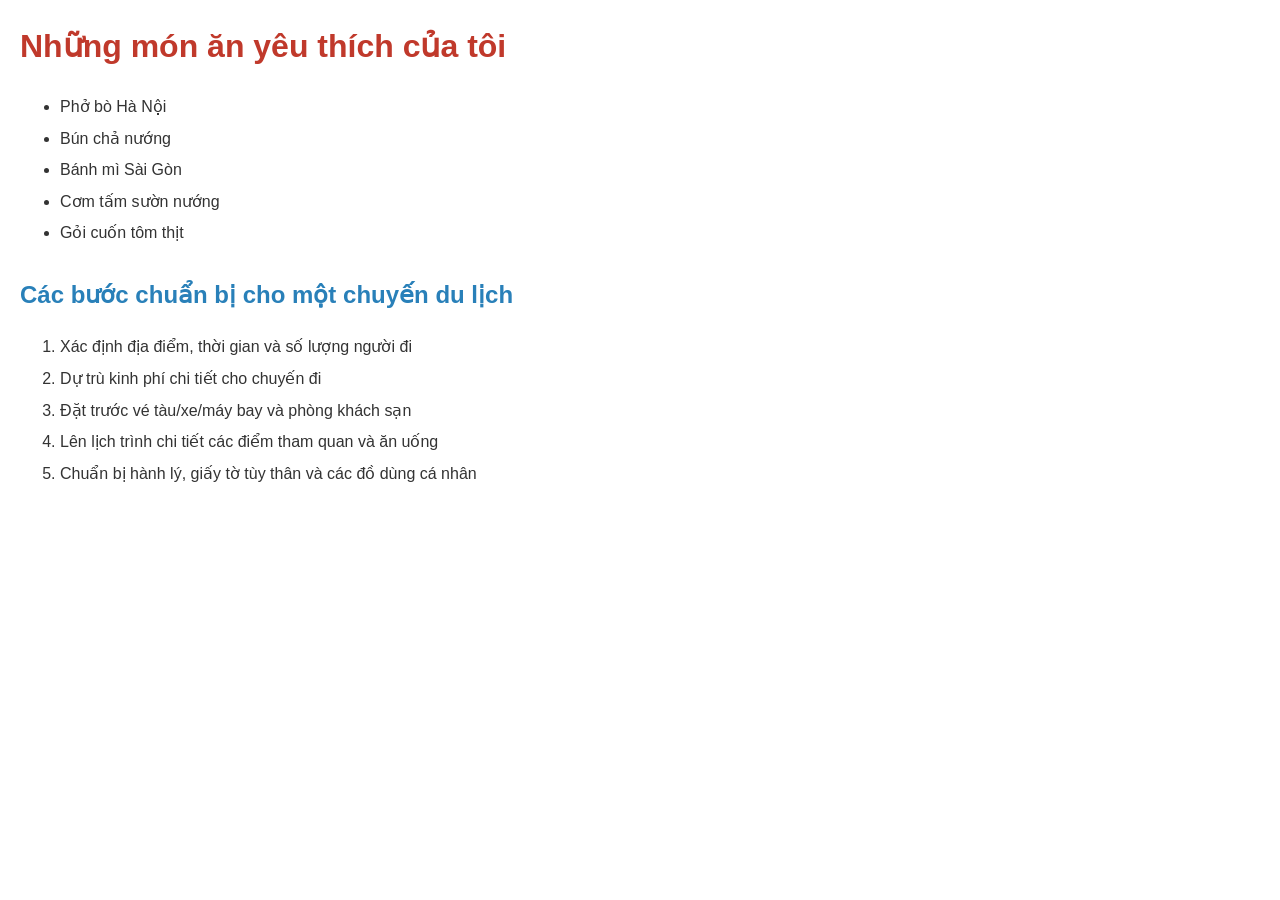
==== index.html @ c604dc94 "Update index.html" ====
<!DOCTYPE html>
<html lang="vi">
<head>
    <meta charset="UTF-8">
    <meta name="viewport" content="width=device-width, initial-scale=1.0">
    <title>Món ăn yêu thích & Chuẩn bị du lịch</title>
    <style>
        body {
            font-family: Arial, sans-serif;
            line-height: 1.6;
            margin: 20px;
            color: #333;
        }
        h1 {
            color: #c0392b;
        }
        h2 {
            color: #2980b9;
            margin-top: 30px;
        }
        li {
            margin-bottom: 6px;
        }
    </style>
</head>
<body>

    <!-- Tiêu đề chính và danh sách không có thứ tự -->
    <h1>Những món ăn yêu thích của tôi</h1>
    <ul>
        <li>Phở bò Hà Nội</li>
        <li>Bún chả nướng</li>
        <li>Bánh mì Sài Gòn</li>
        <li>Cơm tấm sườn nướng</li>
        <li>Gỏi cuốn tôm thịt</li>
    </ul>

    <!-- Tiêu đề phụ và danh sách có thứ tự -->
    <h2>Các bước chuẩn bị cho một chuyến du lịch</h2>
    <ol>
        <li>Xác định địa điểm, thời gian và số lượng người đi</li>
        <li>Dự trù kinh phí chi tiết cho chuyến đi</li>
        <li>Đặt trước vé tàu/xe/máy bay và phòng khách sạn</li>
        <li>Lên lịch trình chi tiết các điểm tham quan và ăn uống</li>
        <li>Chuẩn bị hành lý, giấy tờ tùy thân và các đồ dùng cá nhân</li>
    </ol>

</body>
</html>
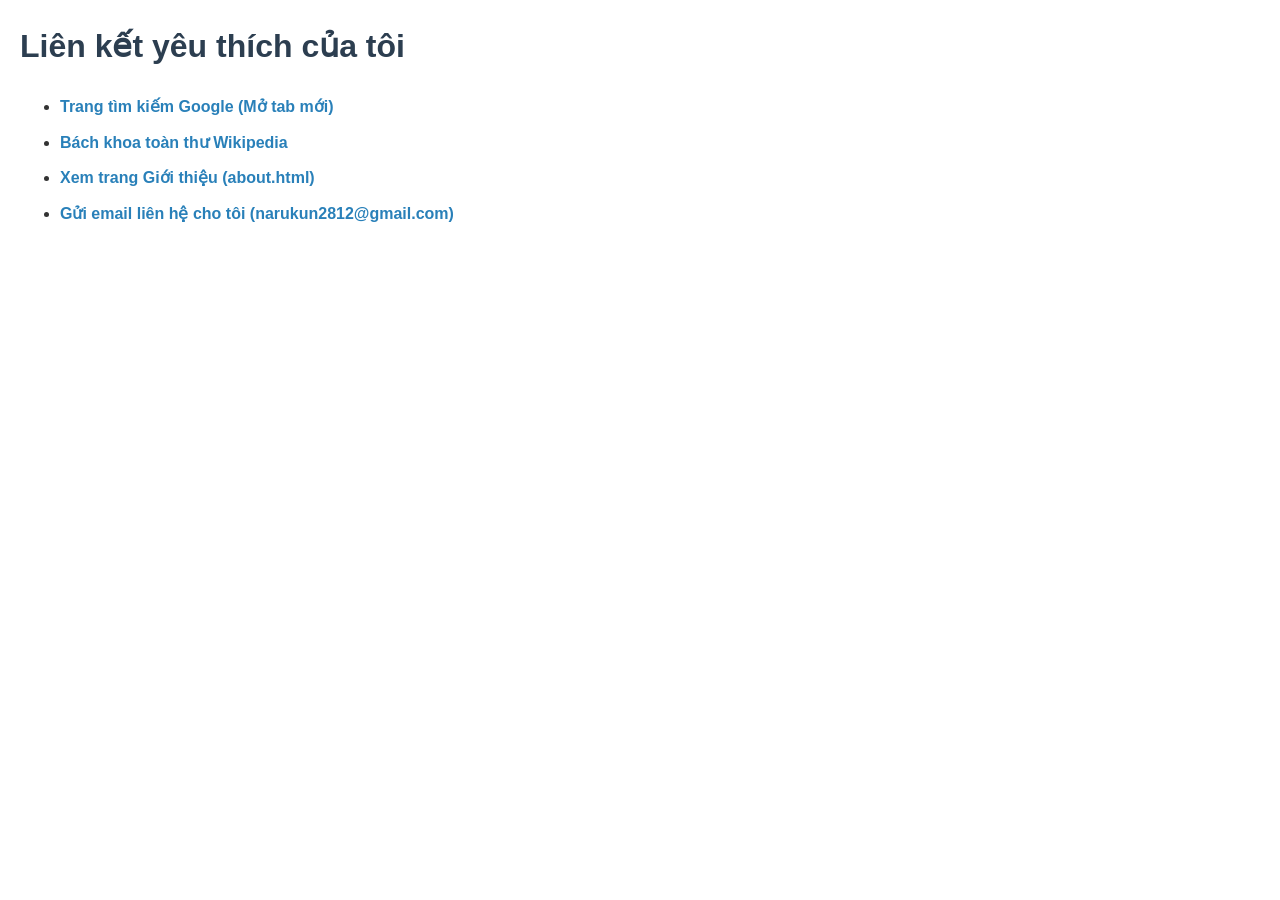
==== commit 462212ee: "Add updated page" ====
--- a/index.html
+++ b/index.html
@@ -3,7 +3,7 @@
 <head>
     <meta charset="UTF-8">
     <meta name="viewport" content="width=device-width, initial-scale=1.0">
-    <title>Món ăn yêu thích & Chuẩn bị du lịch</title>
+    <title>Liên kết yêu thích</title>
     <style>
         body {
             font-family: Arial, sans-serif;
@@ -12,38 +12,48 @@
             color: #333;
         }
         h1 {
-            color: #c0392b;
-        }
-        h2 {
-            color: #2980b9;
-            margin-top: 30px;
+            color: #2c3e50;
         }
         li {
-            margin-bottom: 6px;
+            margin-bottom: 10px;
+        }
+        a {
+            color: #2980b9;
+            text-decoration: none;
+            font-weight: bold;
+        }
+        a:hover {
+            text-decoration: underline;
         }
     </style>
 </head>
 <body>
 
-    <!-- Tiêu đề chính và danh sách không có thứ tự -->
-    <h1>Những món ăn yêu thích của tôi</h1>
+    <!-- Tiêu đề chính -->
+    <h1>Liên kết yêu thích của tôi</h1>
+
+    <!-- Danh sách liên kết -->
     <ul>
-        <li>Phở bò Hà Nội</li>
-        <li>Bún chả nướng</li>
-        <li>Bánh mì Sài Gòn</li>
-        <li>Cơm tấm sườn nướng</li>
-        <li>Gỏi cuốn tôm thịt</li>
+        <!-- 1. Trang web bên ngoài mở trong tab mới với target="_blank" -->
+        <li>
+            <a href="https://www.google.com" target="_blank" rel="noopener noreferrer">Trang tìm kiếm Google (Mở tab mới)</a>
+        </li>
+
+        <!-- 2. Trang web bên ngoài khác -->
+        <li>
+            <a href="https://vi.wikipedia.org" target="_blank" rel="noopener noreferrer">Bách khoa toàn thư Wikipedia</a>
+        </li>
+
+        <!-- 3. Liên kết tới file HTML khác trong cùng thư mục -->
+        <li>
+            <a href="about.html">Xem trang Giới thiệu (about.html)</a>
+        </li>
+
+        <!-- 4. Liên kết gửi email -->
+        <li>
+            <a href="mailto:narukun2812@gmail.com">Gửi email liên hệ cho tôi (narukun2812@gmail.com)</a>
+        </li>
     </ul>
-
-    <!-- Tiêu đề phụ và danh sách có thứ tự -->
-    <h2>Các bước chuẩn bị cho một chuyến du lịch</h2>
-    <ol>
-        <li>Xác định địa điểm, thời gian và số lượng người đi</li>
-        <li>Dự trù kinh phí chi tiết cho chuyến đi</li>
-        <li>Đặt trước vé tàu/xe/máy bay và phòng khách sạn</li>
-        <li>Lên lịch trình chi tiết các điểm tham quan và ăn uống</li>
-        <li>Chuẩn bị hành lý, giấy tờ tùy thân và các đồ dùng cá nhân</li>
-    </ol>
 
 </body>
 </html>
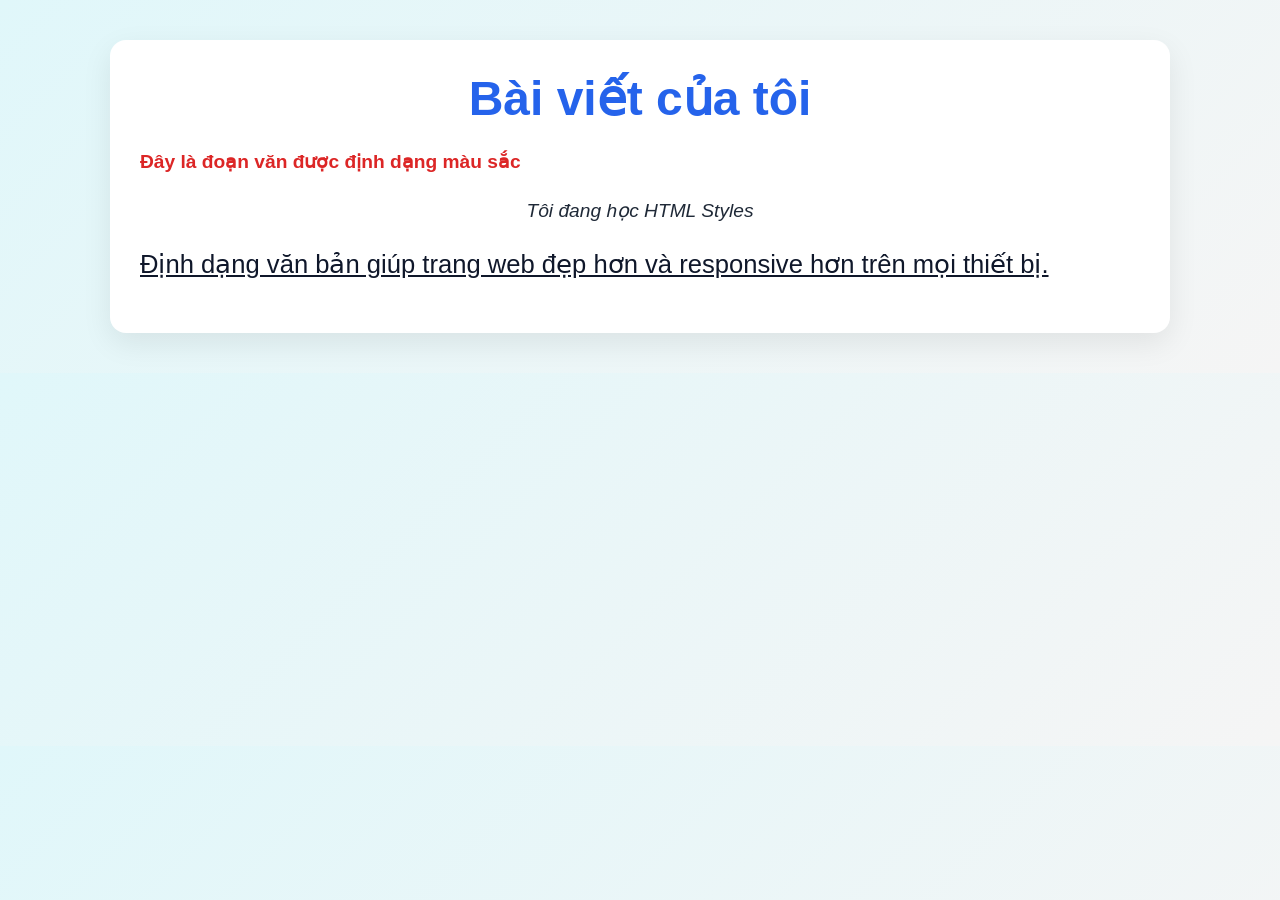
==== commit a47f4225: "Make page responsive" ====
--- a/index.html
+++ b/index.html
@@ -3,57 +3,84 @@
 <head>
     <meta charset="UTF-8">
     <meta name="viewport" content="width=device-width, initial-scale=1.0">
-    <title>Liên kết yêu thích</title>
+    <title>HTML Styles</title>
     <style>
+        * {
+            box-sizing: border-box;
+        }
+
         body {
+            margin: 0;
             font-family: Arial, sans-serif;
-            line-height: 1.6;
-            margin: 20px;
-            color: #333;
+            background: linear-gradient(135deg, #e0f7fa, #f5f5f5);
+            color: #1f2937;
         }
+
+        .container {
+            max-width: 1100px;
+            margin: 0 auto;
+            padding: 40px 20px;
+        }
+
+        .card {
+            background: #ffffff;
+            border-radius: 16px;
+            box-shadow: 0 10px 30px rgba(0, 0, 0, 0.08);
+            padding: 30px;
+        }
+
         h1 {
-            color: #2c3e50;
+            margin: 0 0 20px;
+            color: #2563eb;
+            font-size: clamp(2rem, 4vw, 3rem);
+            text-align: center;
         }
-        li {
-            margin-bottom: 10px;
+
+        p {
+            margin: 16px 0;
+            line-height: 1.7;
+            font-size: clamp(1rem, 2vw, 1.2rem);
         }
-        a {
-            color: #2980b9;
-            text-decoration: none;
+
+        .highlight {
+            color: #dc2626;
             font-weight: bold;
         }
-        a:hover {
+
+        .italic {
+            font-style: italic;
+            text-align: center;
+        }
+
+        .larger {
+            font-size: clamp(1.1rem, 2.2vw, 1.6rem);
             text-decoration: underline;
+            color: #0f172a;
+        }
+
+        @media (max-width: 600px) {
+            .card {
+                padding: 20px 15px;
+                border-radius: 12px;
+            }
+
+            p {
+                line-height: 1.6;
+            }
         }
     </style>
 </head>
 <body>
+    <div class="container">
+        <div class="card">
+            <h1>Bài viết của tôi</h1>
 
-    <!-- Tiêu đề chính -->
-    <h1>Liên kết yêu thích của tôi</h1>
+            <p class="highlight">Đây là đoạn văn được định dạng màu sắc</p>
 
-    <!-- Danh sách liên kết -->
-    <ul>
-        <!-- 1. Trang web bên ngoài mở trong tab mới với target="_blank" -->
-        <li>
-            <a href="https://www.google.com" target="_blank" rel="noopener noreferrer">Trang tìm kiếm Google (Mở tab mới)</a>
-        </li>
+            <p class="italic">Tôi đang học HTML Styles</p>
 
-        <!-- 2. Trang web bên ngoài khác -->
-        <li>
-            <a href="https://vi.wikipedia.org" target="_blank" rel="noopener noreferrer">Bách khoa toàn thư Wikipedia</a>
-        </li>
-
-        <!-- 3. Liên kết tới file HTML khác trong cùng thư mục -->
-        <li>
-            <a href="about.html">Xem trang Giới thiệu (about.html)</a>
-        </li>
-
-        <!-- 4. Liên kết gửi email -->
-        <li>
-            <a href="mailto:narukun2812@gmail.com">Gửi email liên hệ cho tôi (narukun2812@gmail.com)</a>
-        </li>
-    </ul>
-
+            <p class="larger">Định dạng văn bản giúp trang web đẹp hơn và responsive hơn trên mọi thiết bị.</p>
+        </div>
+    </div>
 </body>
 </html>
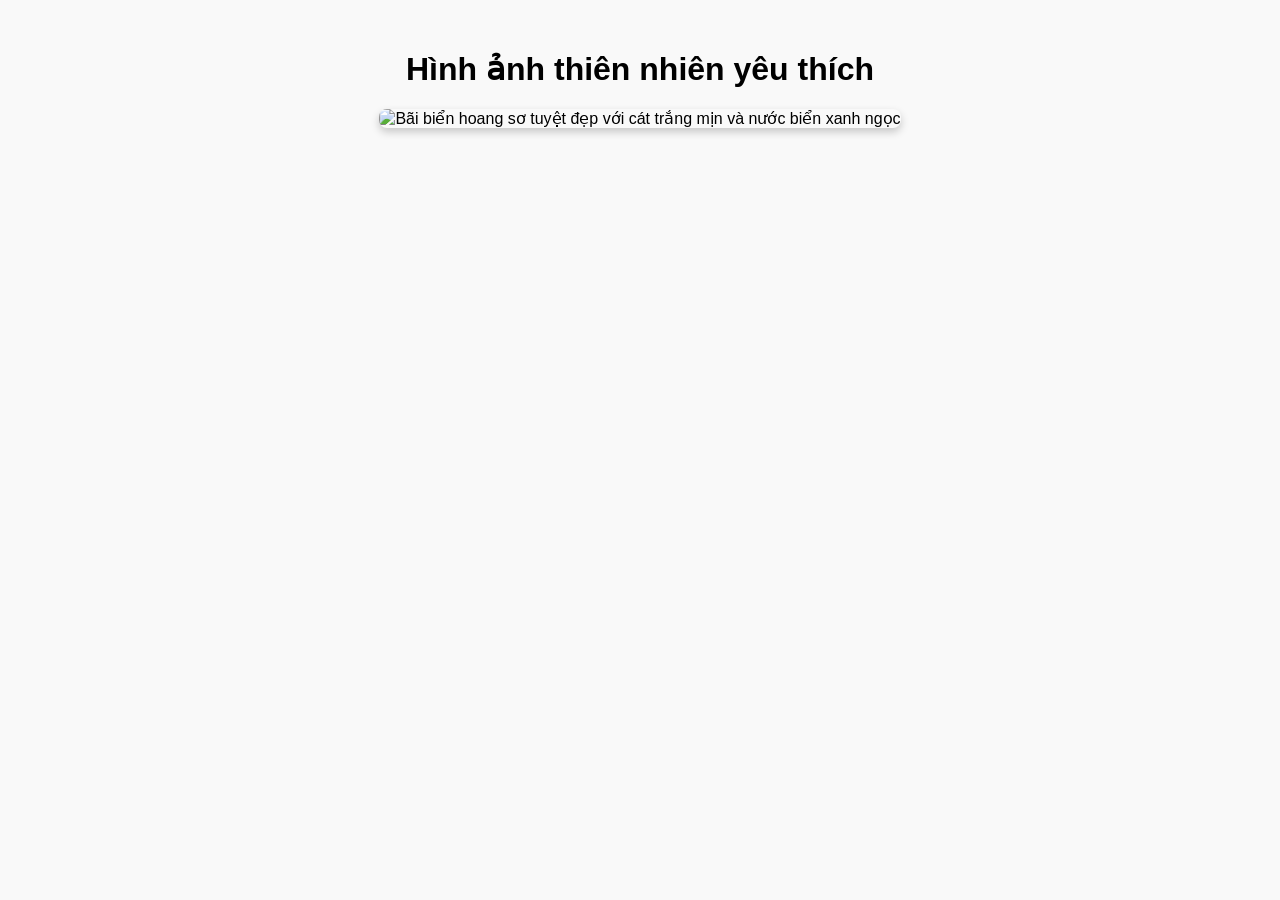
==== commit f05764bb: "Add image demo" ====
--- a/index.html
+++ b/index.html
@@ -3,84 +3,28 @@
 <head>
     <meta charset="UTF-8">
     <meta name="viewport" content="width=device-width, initial-scale=1.0">
-    <title>HTML Styles</title>
+    <title>Chèn hình ảnh trong HTML</title>
     <style>
-        * {
-            box-sizing: border-box;
+        body {
+            font-family: Arial, sans-serif;
+            text-align: center;
+            margin-top: 50px;
+            background-color: #f9f9f9;
         }
-
-        body {
-            margin: 0;
-            font-family: Arial, sans-serif;
-            background: linear-gradient(135deg, #e0f7fa, #f5f5f5);
-            color: #1f2937;
-        }
-
-        .container {
-            max-width: 1100px;
-            margin: 0 auto;
-            padding: 40px 20px;
-        }
-
-        .card {
-            background: #ffffff;
-            border-radius: 16px;
-            box-shadow: 0 10px 30px rgba(0, 0, 0, 0.08);
-            padding: 30px;
-        }
-
-        h1 {
-            margin: 0 0 20px;
-            color: #2563eb;
-            font-size: clamp(2rem, 4vw, 3rem);
-            text-align: center;
-        }
-
-        p {
-            margin: 16px 0;
-            line-height: 1.7;
-            font-size: clamp(1rem, 2vw, 1.2rem);
-        }
-
-        .highlight {
-            color: #dc2626;
-            font-weight: bold;
-        }
-
-        .italic {
-            font-style: italic;
-            text-align: center;
-        }
-
-        .larger {
-            font-size: clamp(1.1rem, 2.2vw, 1.6rem);
-            text-decoration: underline;
-            color: #0f172a;
-        }
-
-        @media (max-width: 600px) {
-            .card {
-                padding: 20px 15px;
-                border-radius: 12px;
-            }
-
-            p {
-                line-height: 1.6;
-            }
+        img {
+            border-radius: 8px;
+            box-shadow: 0 4px 8px rgba(0, 0, 0, 0.2);
         }
     </style>
 </head>
 <body>
-    <div class="container">
-        <div class="card">
-            <h1>Bài viết của tôi</h1>
 
-            <p class="highlight">Đây là đoạn văn được định dạng màu sắc</p>
+    <h1>Hình ảnh thiên nhiên yêu thích</h1>
 
-            <p class="italic">Tôi đang học HTML Styles</p>
+    <!-- Chèn hình ảnh kèm thuộc tính alt mô tả -->
+    <img src="https://images.unsplash.com/photo-1507525428034-b723cf961d3e?w=800" 
+         alt="Bãi biển hoang sơ tuyệt đẹp với cát trắng mịn và nước biển xanh ngọc" 
+         width="600">
 
-            <p class="larger">Định dạng văn bản giúp trang web đẹp hơn và responsive hơn trên mọi thiết bị.</p>
-        </div>
-    </div>
 </body>
 </html>
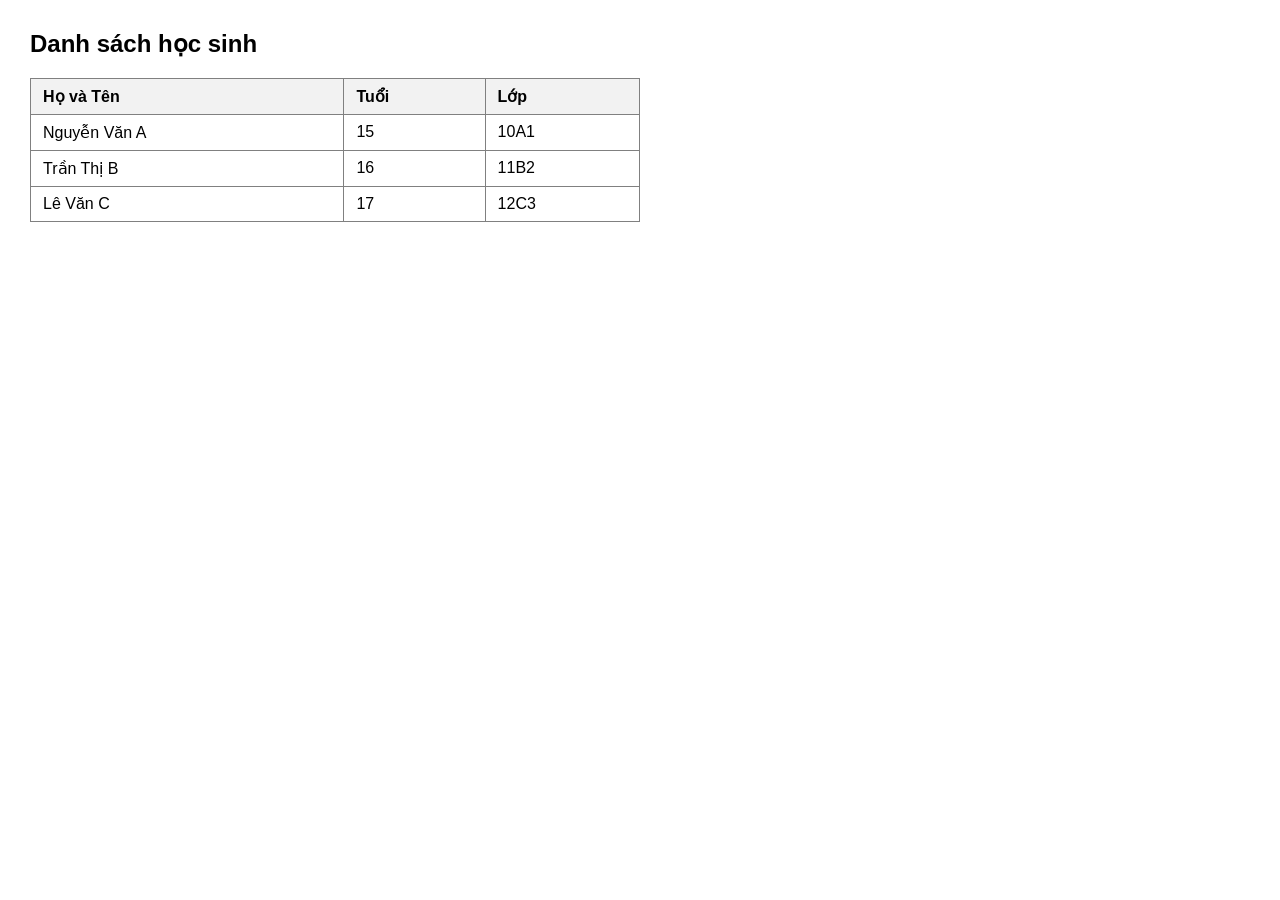
==== commit ea28863b: "Create table page" ====
--- a/index.html
+++ b/index.html
@@ -1,30 +1,61 @@
 <!DOCTYPE html>
 <html lang="vi">
 <head>
-    <meta charset="UTF-8">
+    <meta charset="utf-8">
     <meta name="viewport" content="width=device-width, initial-scale=1.0">
-    <title>Chèn hình ảnh trong HTML</title>
+    <title>Bảng đơn giản trong HTML</title>
     <style>
         body {
             font-family: Arial, sans-serif;
-            text-align: center;
-            margin-top: 50px;
-            background-color: #f9f9f9;
+            margin: 30px;
         }
-        img {
-            border-radius: 8px;
-            box-shadow: 0 4px 8px rgba(0, 0, 0, 0.2);
+        table {
+            border-collapse: collapse;
+            width: 50%;
+        }
+        th, td {
+            padding: 8px 12px;
+            text-align: left;
+        }
+        th {
+            background-color: #f2f2f2;
         }
     </style>
 </head>
 <body>
 
-    <h1>Hình ảnh thiên nhiên yêu thích</h1>
+    <h2>Danh sách học sinh</h2>
 
-    <!-- Chèn hình ảnh kèm thuộc tính alt mô tả -->
-    <img src="https://images.unsplash.com/photo-1507525428034-b723cf961d3e?w=800" 
-         alt="Bãi biển hoang sơ tuyệt đẹp với cát trắng mịn và nước biển xanh ngọc" 
-         width="600">
+    <!-- Tạo bảng hiển thị danh sách -->
+    <table border="1">
+        <!-- Hàng tiêu đề của bảng -->
+        <tr>
+            <th>Họ và Tên</th>
+            <th>Tuổi</th>
+            <th>Lớp</th>
+        </tr>
+
+        <!-- Hàng dữ liệu 1 -->
+        <tr>
+            <td>Nguyễn Văn A</td>
+            <td>15</td>
+            <td>10A1</td>
+        </tr>
+
+        <!-- Hàng dữ liệu 2 -->
+        <tr>
+            <td>Trần Thị B</td>
+            <td>16</td>
+            <td>11B2</td>
+        </tr>
+
+        <!-- Hàng dữ liệu 3 -->
+        <tr>
+            <td>Lê Văn C</td>
+            <td>17</td>
+            <td>12C3</td>
+        </tr>
+    </table>
 
 </body>
 </html>
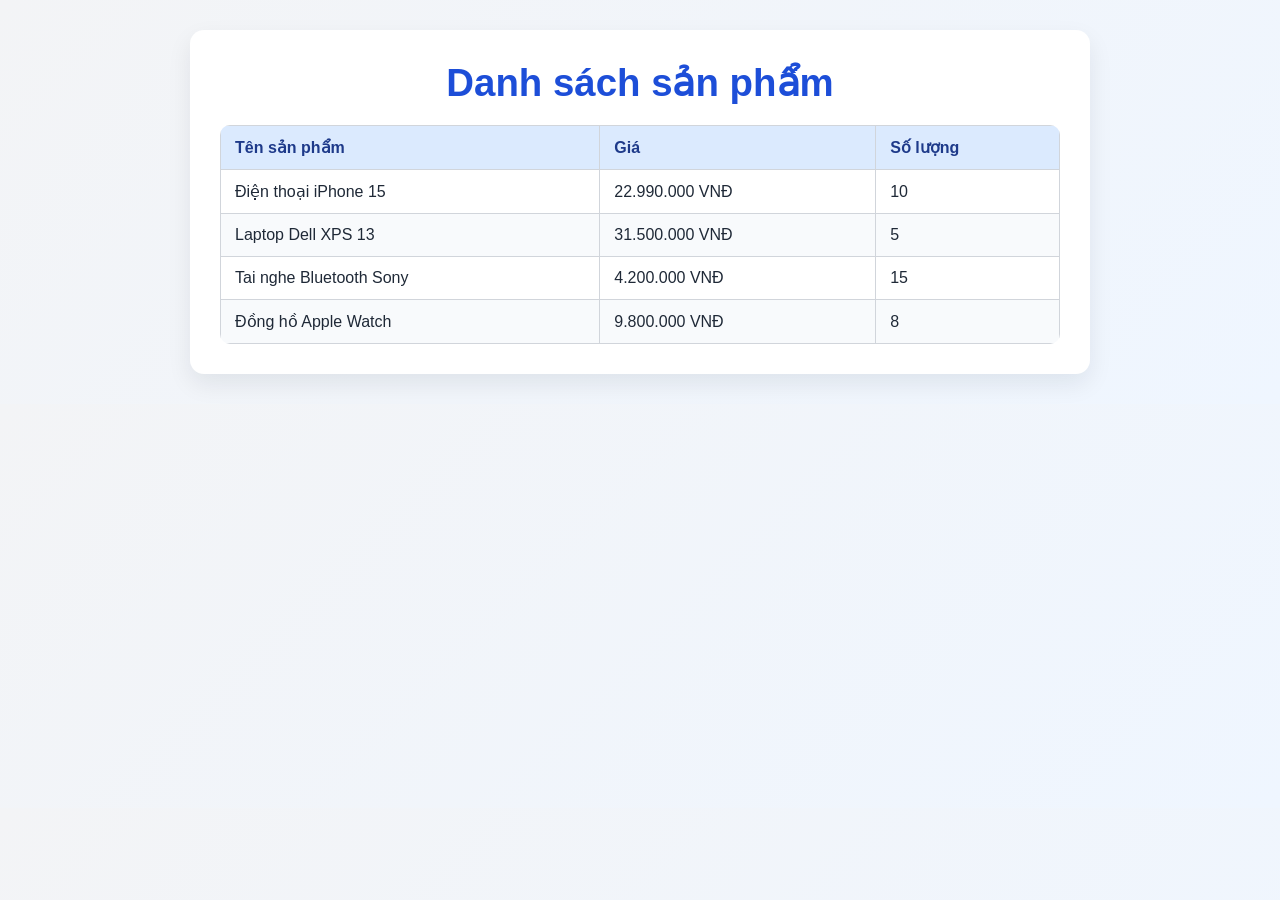
==== commit 7adf16a5: "Make product table responsive" ====
--- a/index.html
+++ b/index.html
@@ -1,61 +1,118 @@
 <!DOCTYPE html>
 <html lang="vi">
 <head>
-    <meta charset="utf-8">
+    <meta charset="UTF-8">
     <meta name="viewport" content="width=device-width, initial-scale=1.0">
-    <title>Bảng đơn giản trong HTML</title>
+    <title>Danh sách sản phẩm</title>
     <style>
+        * {
+            box-sizing: border-box;
+        }
+
         body {
+            margin: 0;
             font-family: Arial, sans-serif;
-            margin: 30px;
+            background: linear-gradient(135deg, #f3f4f6, #eff6ff);
+            color: #1f2937;
+            padding: 30px 15px;
         }
+
+        .wrapper {
+            max-width: 900px;
+            margin: 0 auto;
+            background: #ffffff;
+            border-radius: 14px;
+            box-shadow: 0 10px 25px rgba(15, 23, 42, 0.08);
+            padding: clamp(20px, 4vw, 30px);
+        }
+
+        h1 {
+            margin: 0 0 20px;
+            color: #1d4ed8;
+            font-size: clamp(1.8rem, 3vw, 2.5rem);
+            text-align: center;
+        }
+
         table {
+            width: 100%;
             border-collapse: collapse;
-            width: 50%;
+            margin-top: 15px;
+            overflow: hidden;
+            border-radius: 10px;
         }
+
         th, td {
-            padding: 8px 12px;
+            border: 1px solid #d1d5db;
+            padding: 12px 14px;
             text-align: left;
         }
+
         th {
-            background-color: #f2f2f2;
+            background: #dbeafe;
+            color: #1e3a8a;
+            font-weight: 700;
+        }
+
+        tbody tr:nth-child(even) {
+            background: #f8fafc;
+        }
+
+        tbody tr:hover {
+            background: #eff6ff;
+        }
+
+        @media (max-width: 600px) {
+            body {
+                padding: 20px 10px;
+            }
+
+            .wrapper {
+                padding: 15px 10px;
+                border-radius: 10px;
+            }
+
+            th, td {
+                padding: 10px 8px;
+                font-size: 0.92rem;
+            }
         }
     </style>
 </head>
 <body>
+    <div class="wrapper">
+        <h1>Danh sách sản phẩm</h1>
 
-    <h2>Danh sách học sinh</h2>
-
-    <!-- Tạo bảng hiển thị danh sách -->
-    <table border="1">
-        <!-- Hàng tiêu đề của bảng -->
-        <tr>
-            <th>Họ và Tên</th>
-            <th>Tuổi</th>
-            <th>Lớp</th>
-        </tr>
-
-        <!-- Hàng dữ liệu 1 -->
-        <tr>
-            <td>Nguyễn Văn A</td>
-            <td>15</td>
-            <td>10A1</td>
-        </tr>
-
-        <!-- Hàng dữ liệu 2 -->
-        <tr>
-            <td>Trần Thị B</td>
-            <td>16</td>
-            <td>11B2</td>
-        </tr>
-
-        <!-- Hàng dữ liệu 3 -->
-        <tr>
-            <td>Lê Văn C</td>
-            <td>17</td>
-            <td>12C3</td>
-        </tr>
-    </table>
-
+        <table>
+            <thead>
+                <tr>
+                    <th>Tên sản phẩm</th>
+                    <th>Giá</th>
+                    <th>Số lượng</th>
+                </tr>
+            </thead>
+            <tbody>
+                <tr>
+                    <td>Điện thoại iPhone 15</td>
+                    <td>22.990.000 VNĐ</td>
+                    <td>10</td>
+                </tr>
+                <tr>
+                    <td>Laptop Dell XPS 13</td>
+                    <td>31.500.000 VNĐ</td>
+                    <td>5</td>
+                </tr>
+                <tr>
+                    <td>Tai nghe Bluetooth Sony</td>
+                    <td>4.200.000 VNĐ</td>
+                    <td>15</td>
+                </tr>
+                <tr>
+                    <td>Đồng hồ Apple Watch</td>
+                    <td>9.800.000 VNĐ</td>
+                    <td>8</td>
+                </tr>
+            </tbody>
+        </table>
+    </div>
 </body>
 </html>
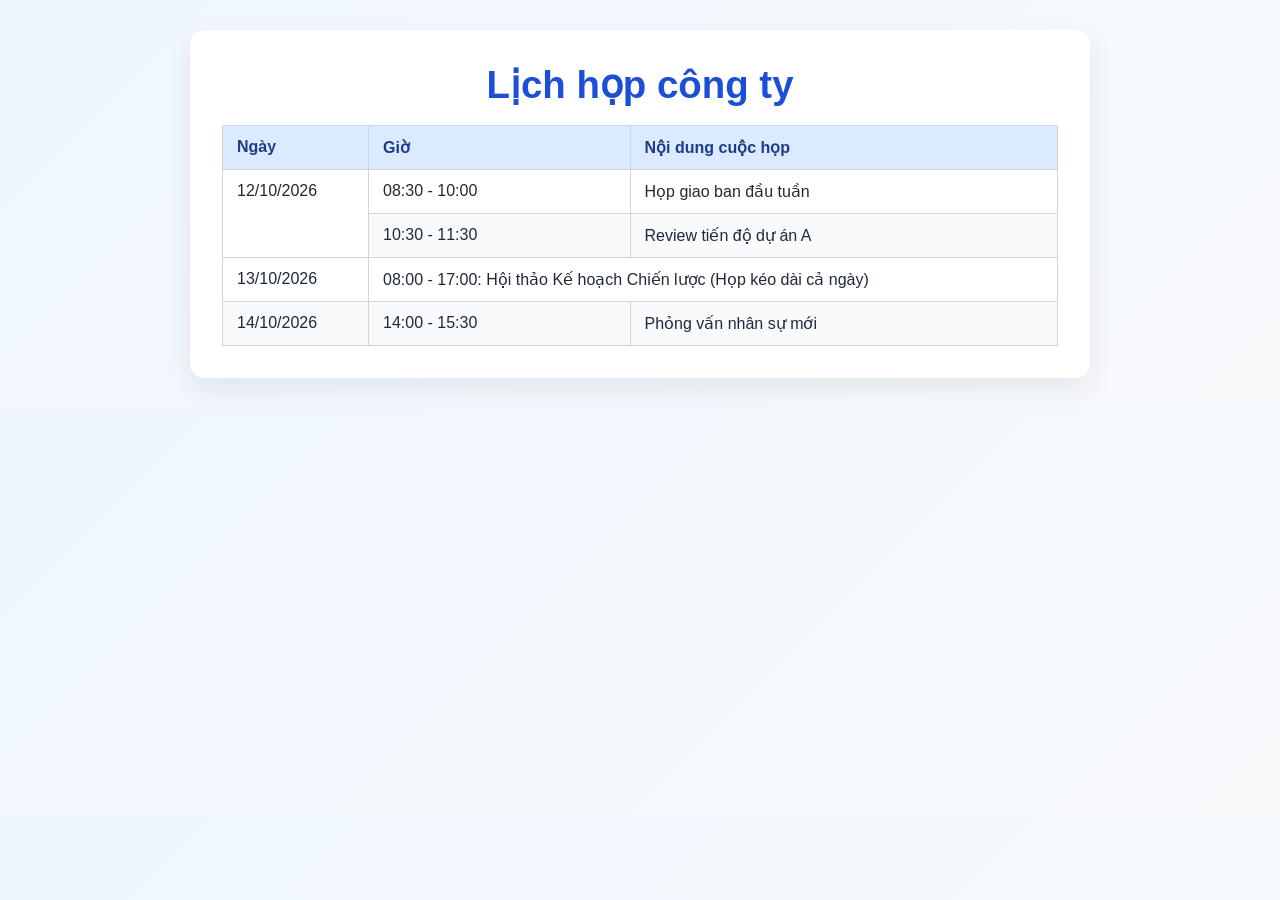
==== commit 04be3986: "Make meeting schedule responsive" ====
--- a/index.html
+++ b/index.html
@@ -3,7 +3,7 @@
 <head>
     <meta charset="UTF-8">
     <meta name="viewport" content="width=device-width, initial-scale=1.0">
-    <title>Danh sách sản phẩm</title>
+    <title>Lịch họp công ty</title>
     <style>
         * {
             box-sizing: border-box;
@@ -12,39 +12,38 @@
         body {
             margin: 0;
             font-family: Arial, sans-serif;
-            background: linear-gradient(135deg, #f3f4f6, #eff6ff);
+            background: linear-gradient(135deg, #eff6ff, #f8fafc);
             color: #1f2937;
             padding: 30px 15px;
         }
 
-        .wrapper {
+        .container {
             max-width: 900px;
             margin: 0 auto;
             background: #ffffff;
             border-radius: 14px;
-            box-shadow: 0 10px 25px rgba(15, 23, 42, 0.08);
-            padding: clamp(20px, 4vw, 30px);
+            box-shadow: 0 12px 28px rgba(15, 23, 42, 0.08);
+            padding: clamp(20px, 3vw, 32px);
         }
 
         h1 {
-            margin: 0 0 20px;
+            margin: 0 0 18px;
             color: #1d4ed8;
-            font-size: clamp(1.8rem, 3vw, 2.5rem);
             text-align: center;
+            font-size: clamp(1.8rem, 3vw, 2.4rem);
         }
 
         table {
             width: 100%;
             border-collapse: collapse;
             margin-top: 15px;
-            overflow: hidden;
-            border-radius: 10px;
         }
 
         th, td {
             border: 1px solid #d1d5db;
             padding: 12px 14px;
             text-align: left;
+            vertical-align: top;
         }
 
         th {
@@ -61,12 +60,12 @@
             background: #eff6ff;
         }
 
-        @media (max-width: 600px) {
+        @media (max-width: 640px) {
             body {
                 padding: 20px 10px;
             }
 
-            .wrapper {
+            .container {
                 padding: 15px 10px;
                 border-radius: 10px;
             }
@@ -79,37 +78,37 @@
     </style>
 </head>
 <body>
-    <div class="wrapper">
-        <h1>Danh sách sản phẩm</h1>
+    <div class="container">
+        <h1>Lịch họp công ty</h1>
 
         <table>
             <thead>
                 <tr>
-                    <th>Tên sản phẩm</th>
-                    <th>Giá</th>
-                    <th>Số lượng</th>
+                    <th>Ngày</th>
+                    <th>Giờ</th>
+                    <th>Nội dung cuộc họp</th>
                 </tr>
             </thead>
             <tbody>
                 <tr>
-                    <td>Điện thoại iPhone 15</td>
-                    <td>22.990.000 VNĐ</td>
-                    <td>10</td>
+                    <td rowspan="2">12/10/2026</td>
+                    <td>08:30 - 10:00</td>
+                    <td>Họp giao ban đầu tuần</td>
                 </tr>
                 <tr>
-                    <td>Laptop Dell XPS 13</td>
-                    <td>31.500.000 VNĐ</td>
-                    <td>5</td>
+                    <td>10:30 - 11:30</td>
+                    <td>Review tiến độ dự án A</td>
                 </tr>
+
                 <tr>
-                    <td>Tai nghe Bluetooth Sony</td>
-                    <td>4.200.000 VNĐ</td>
-                    <td>15</td>
+                    <td>13/10/2026</td>
+                    <td colspan="2">08:00 - 17:00: Hội thảo Kế hoạch Chiến lược (Họp kéo dài cả ngày)</td>
                 </tr>
+
                 <tr>
-                    <td>Đồng hồ Apple Watch</td>
-                    <td>9.800.000 VNĐ</td>
-                    <td>8</td>
+                    <td>14/10/2026</td>
+                    <td>14:00 - 15:30</td>
+                    <td>Phỏng vấn nhân sự mới</td>
                 </tr>
             </tbody>
         </table>
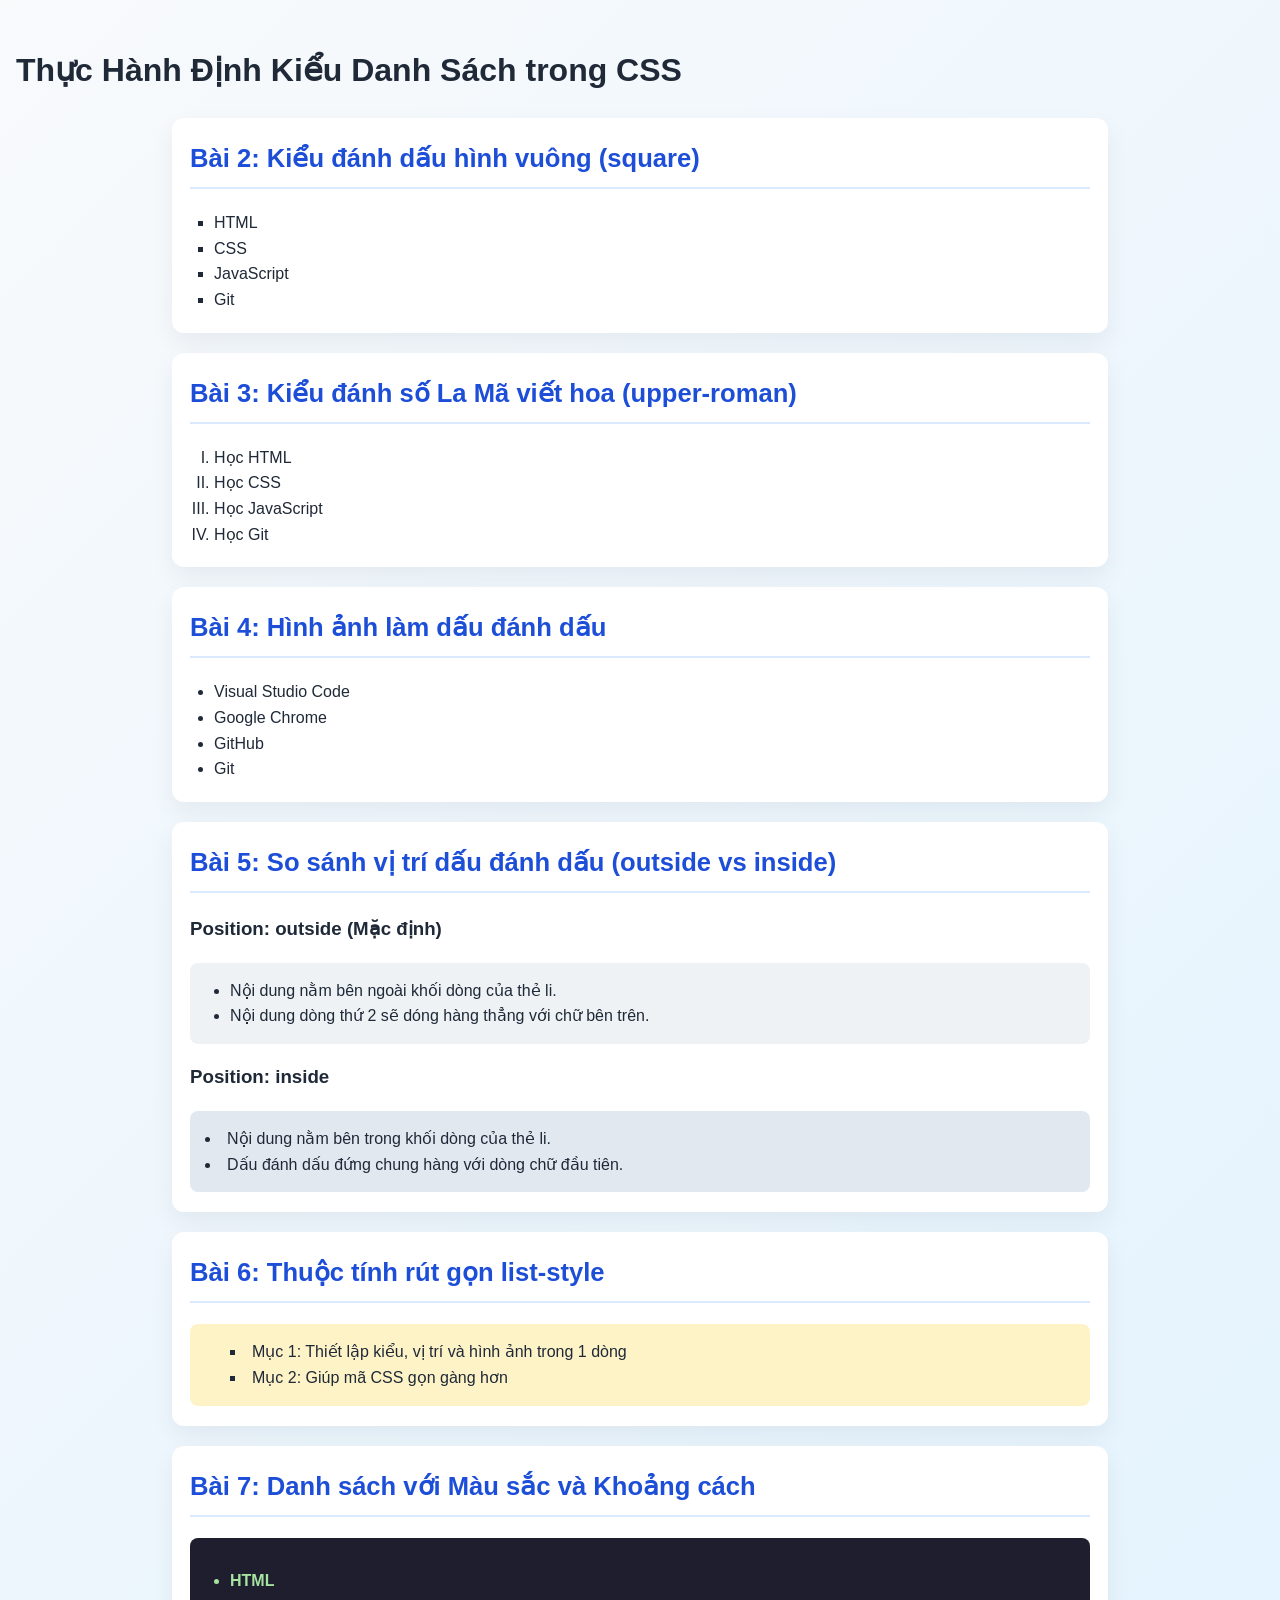
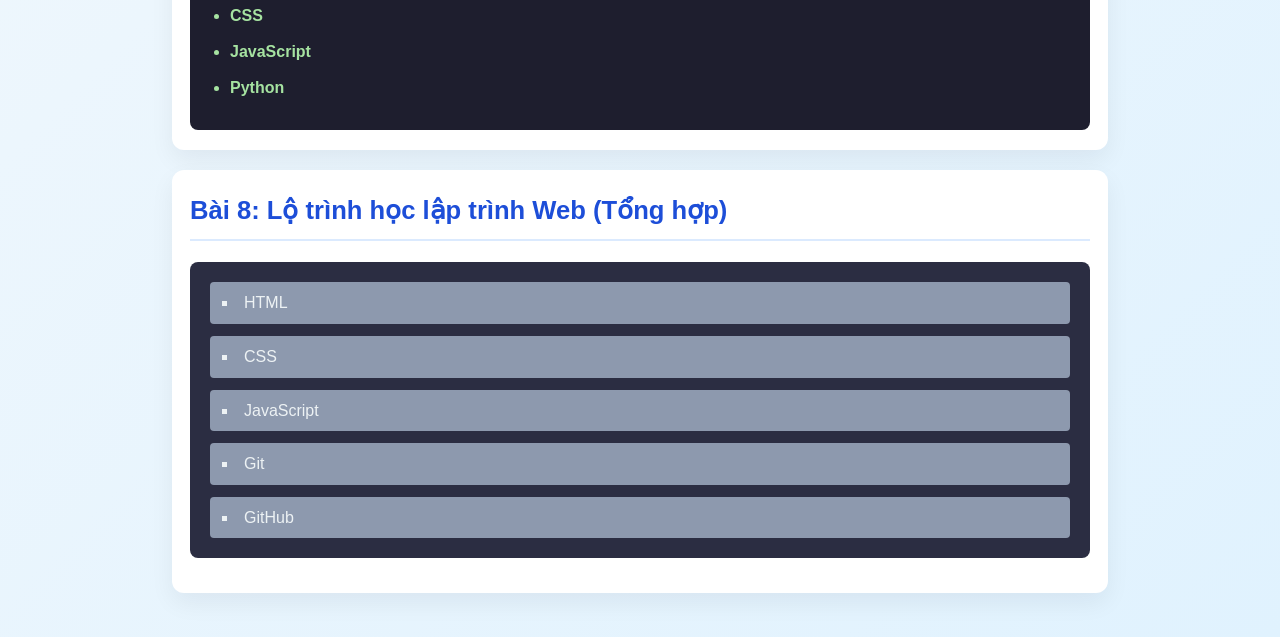
==== commit 260785c6: "Make CSS responsive" ====
--- a/index.html
+++ b/index.html
@@ -3,115 +3,94 @@
 <head>
     <meta charset="UTF-8">
     <meta name="viewport" content="width=device-width, initial-scale=1.0">
-    <title>Lịch họp công ty</title>
-    <style>
-        * {
-            box-sizing: border-box;
-        }
-
-        body {
-            margin: 0;
-            font-family: Arial, sans-serif;
-            background: linear-gradient(135deg, #eff6ff, #f8fafc);
-            color: #1f2937;
-            padding: 30px 15px;
-        }
-
-        .container {
-            max-width: 900px;
-            margin: 0 auto;
-            background: #ffffff;
-            border-radius: 14px;
-            box-shadow: 0 12px 28px rgba(15, 23, 42, 0.08);
-            padding: clamp(20px, 3vw, 32px);
-        }
-
-        h1 {
-            margin: 0 0 18px;
-            color: #1d4ed8;
-            text-align: center;
-            font-size: clamp(1.8rem, 3vw, 2.4rem);
-        }
-
-        table {
-            width: 100%;
-            border-collapse: collapse;
-            margin-top: 15px;
-        }
-
-        th, td {
-            border: 1px solid #d1d5db;
-            padding: 12px 14px;
-            text-align: left;
-            vertical-align: top;
-        }
-
-        th {
-            background: #dbeafe;
-            color: #1e3a8a;
-            font-weight: 700;
-        }
-
-        tbody tr:nth-child(even) {
-            background: #f8fafc;
-        }
-
-        tbody tr:hover {
-            background: #eff6ff;
-        }
-
-        @media (max-width: 640px) {
-            body {
-                padding: 20px 10px;
-            }
-
-            .container {
-                padding: 15px 10px;
-                border-radius: 10px;
-            }
-
-            th, td {
-                padding: 10px 8px;
-                font-size: 0.92rem;
-            }
-        }
-    </style>
+    <title>Bài tập Định kiểu Danh sách CSS</title>
+    <!-- 1. Liên kết file CSS với HTML -->
+    <link rel="stylesheet" href="style.css">
 </head>
 <body>
-    <div class="container">
-        <h1>Lịch họp công ty</h1>
 
-        <table>
-            <thead>
-                <tr>
-                    <th>Ngày</th>
-                    <th>Giờ</th>
-                    <th>Nội dung cuộc họp</th>
-                </tr>
-            </thead>
-            <tbody>
-                <tr>
-                    <td rowspan="2">12/10/2026</td>
-                    <td>08:30 - 10:00</td>
-                    <td>Họp giao ban đầu tuần</td>
-                </tr>
-                <tr>
-                    <td>10:30 - 11:30</td>
-                    <td>Review tiến độ dự án A</td>
-                </tr>
+    <h1>Thực Hành Định Kiểu Danh Sách trong CSS</h1>
 
-                <tr>
-                    <td>13/10/2026</td>
-                    <td colspan="2">08:00 - 17:00: Hội thảo Kế hoạch Chiến lược (Họp kéo dài cả ngày)</td>
-                </tr>
+    <!-- 2. Thay đổi kiểu đánh dấu danh sách không thứ tự -->
+    <section>
+        <h2>Bài 2: Kiểu đánh dấu hình vuông (square)</h2>
+        <ul class="list-square">
+            <li>HTML</li>
+            <li>CSS</li>
+            <li>JavaScript</li>
+            <li>Git</li>
+        </ul>
+    </section>
 
-                <tr>
-                    <td>14/10/2026</td>
-                    <td>14:00 - 15:30</td>
-                    <td>Phỏng vấn nhân sự mới</td>
-                </tr>
-            </tbody>
-        </table>
-    </div>
+    <!-- 3. Thay đổi kiểu đánh dấu danh sách có thứ tự -->
+    <section>
+        <h2>Bài 3: Kiểu đánh số La Mã viết hoa (upper-roman)</h2>
+        <ol class="list-roman">
+            <li>Học HTML</li>
+            <li>Học CSS</li>
+            <li>Học JavaScript</li>
+            <li>Học Git</li>
+        </ol>
+    </section>
+
+    <!-- 4. Sử dụng hình ảnh làm dấu đánh dấu -->
+    <section>
+        <h2>Bài 4: Hình ảnh làm dấu đánh dấu</h2>
+        <ul class="list-image">
+            <li>Visual Studio Code</li>
+            <li>Google Chrome</li>
+            <li>GitHub</li>
+            <li>Git</li>
+        </ul>
+    </section>
+
+    <!-- 5. Thay đổi vị trí dấu đánh dấu -->
+    <section>
+        <h2>Bài 5: So sánh vị trí dấu đánh dấu (outside vs inside)</h2>
+        <h3>Position: outside (Mặc định)</h3>
+        <ul class="list-outside">
+            <li>Nội dung nằm bên ngoài khối dòng của thẻ li.</li>
+            <li>Nội dung dòng thứ 2 sẽ dóng hàng thẳng với chữ bên trên.</li>
+        </ul>
+
+        <h3>Position: inside</h3>
+        <ul class="list-inside">
+            <li>Nội dung nằm bên trong khối dòng của thẻ li.</li>
+            <li>Dấu đánh dấu đứng chung hàng với dòng chữ đầu tiên.</li>
+        </ul>
+    </section>
+
+    <!-- 6. Sử dụng thuộc tính rút gọn list-style -->
+    <section>
+        <h2>Bài 6: Thuộc tính rút gọn list-style</h2>
+        <ul class="list-shorthand">
+            <li>Mục 1: Thiết lập kiểu, vị trí và hình ảnh trong 1 dòng</li>
+            <li>Mục 2: Giúp mã CSS gọn gàng hơn</li>
+        </ul>
+    </section>
+
+    <!-- 7. Tạo kiểu danh sách với màu sắc -->
+    <section>
+        <h2>Bài 7: Danh sách với Màu sắc và Khoảng cách</h2>
+        <ul class="list-colored">
+            <li>HTML</li>
+            <li>CSS</li>
+            <li>JavaScript</li>
+            <li>Python</li>
+        </ul>
+    </section>
+
+    <!-- 8. Bài tập tổng hợp -->
+    <section>
+        <h2>Bài 8: Lộ trình học lập trình Web (Tổng hợp)</h2>
+        <ul class="web-roadmap">
+            <li>HTML</li>
+            <li>CSS</li>
+            <li>JavaScript</li>
+            <li>Git</li>
+            <li>GitHub</li>
+        </ul>
+    </section>
+
 </body>
 </html>
--- a/style.css
+++ b/style.css
@@ -0,0 +1,137 @@
+/* Cấu hình chung cho trang */
+body {
+    font-family: Arial, sans-serif;
+    line-height: 1.6;
+    margin: 0;
+    padding: 24px 16px;
+    background: linear-gradient(135deg, #f8fafc, #e0f2fe);
+    color: #1f2937;
+}
+
+section {
+    background: #ffffff;
+    padding: 20px 18px;
+    margin: 0 auto 20px;
+    max-width: 900px;
+    border-radius: 12px;
+    box-shadow: 0 10px 25px rgba(15, 23, 42, 0.06);
+}
+
+h2 {
+    color: #1d4ed8;
+    border-bottom: 2px solid #dbeafe;
+    padding-bottom: 8px;
+    margin-top: 0;
+    font-size: clamp(1.4rem, 2vw, 1.8rem);
+}
+
+ul, ol {
+    margin: 0;
+    padding-left: 1.5rem;
+}
+
+/* ==========================================
+   2. Thay đổi kiểu đánh dấu danh sách (square)
+   ========================================== */
+.list-square {
+    list-style-type: square;
+}
+
+/* ==========================================
+   3. Thay đổi kiểu đánh dấu có thứ tự (upper-roman)
+   ========================================== */
+.list-roman {
+    list-style-type: upper-roman;
+}
+
+/* ==========================================
+   4. Sử dụng hình ảnh làm dấu đánh dấu
+   ========================================== */
+.list-image {
+    list-style-image: url('https://api.iconify.design/heroicons:check-16-solid.svg');
+}
+
+/* ==========================================
+   5. Thay đổi vị trí dấu đánh dấu
+   ========================================== */
+.list-outside {
+    list-style-position: outside;
+    background-color: #eef2f5;
+    padding: 15px 15px 15px 40px;
+    border-radius: 8px;
+}
+
+.list-inside {
+    list-style-position: inside;
+    background-color: #e2e8f0;
+    padding: 15px;
+    border-radius: 8px;
+}
+
+/* ==========================================
+   6. Sử dụng thuộc tính rút gọn list-style
+   ========================================== */
+.list-shorthand {
+    list-style: square inside url('https://api.iconify.design/heroicons:star-16-solid.svg');
+    background: #fef3c7;
+    padding: 15px 15px 15px 40px;
+    border-radius: 8px;
+}
+
+/* ==========================================
+   7. Tạo kiểu danh sách với màu sắc
+   ========================================== */
+.list-colored {
+    background-color: #1e1e2e;
+    padding: 20px 20px 20px 40px;
+    border-radius: 8px;
+    list-style-type: disc;
+}
+
+.list-colored li {
+    color: #a6e3a1;
+    margin: 10px 0;
+    font-weight: bold;
+}
+
+/* ==========================================
+   8. Bài tập tổng hợp: Lộ trình học lập trình Web
+   ========================================== */
+.web-roadmap {
+    list-style: square inside;
+    background-color: #2b2d42;
+    padding: 20px;
+    margin: 15px 0;
+    border-radius: 8px;
+}
+
+.web-roadmap li {
+    color: #edf2f4;
+    font-size: 16px;
+    margin-bottom: 12px;
+    padding: 8px 12px;
+    background-color: #8d99ae;
+    border-radius: 4px;
+}
+
+.web-roadmap li:last-child {
+    margin-bottom: 0;
+}
+
+@media (max-width: 600px) {
+    body {
+        padding: 16px 10px;
+    }
+
+    section {
+        padding: 16px 12px;
+    }
+
+    .list-outside,
+    .list-inside,
+    .list-shorthand,
+    .list-colored,
+    .web-roadmap {
+        padding-left: 18px;
+    }
+}
